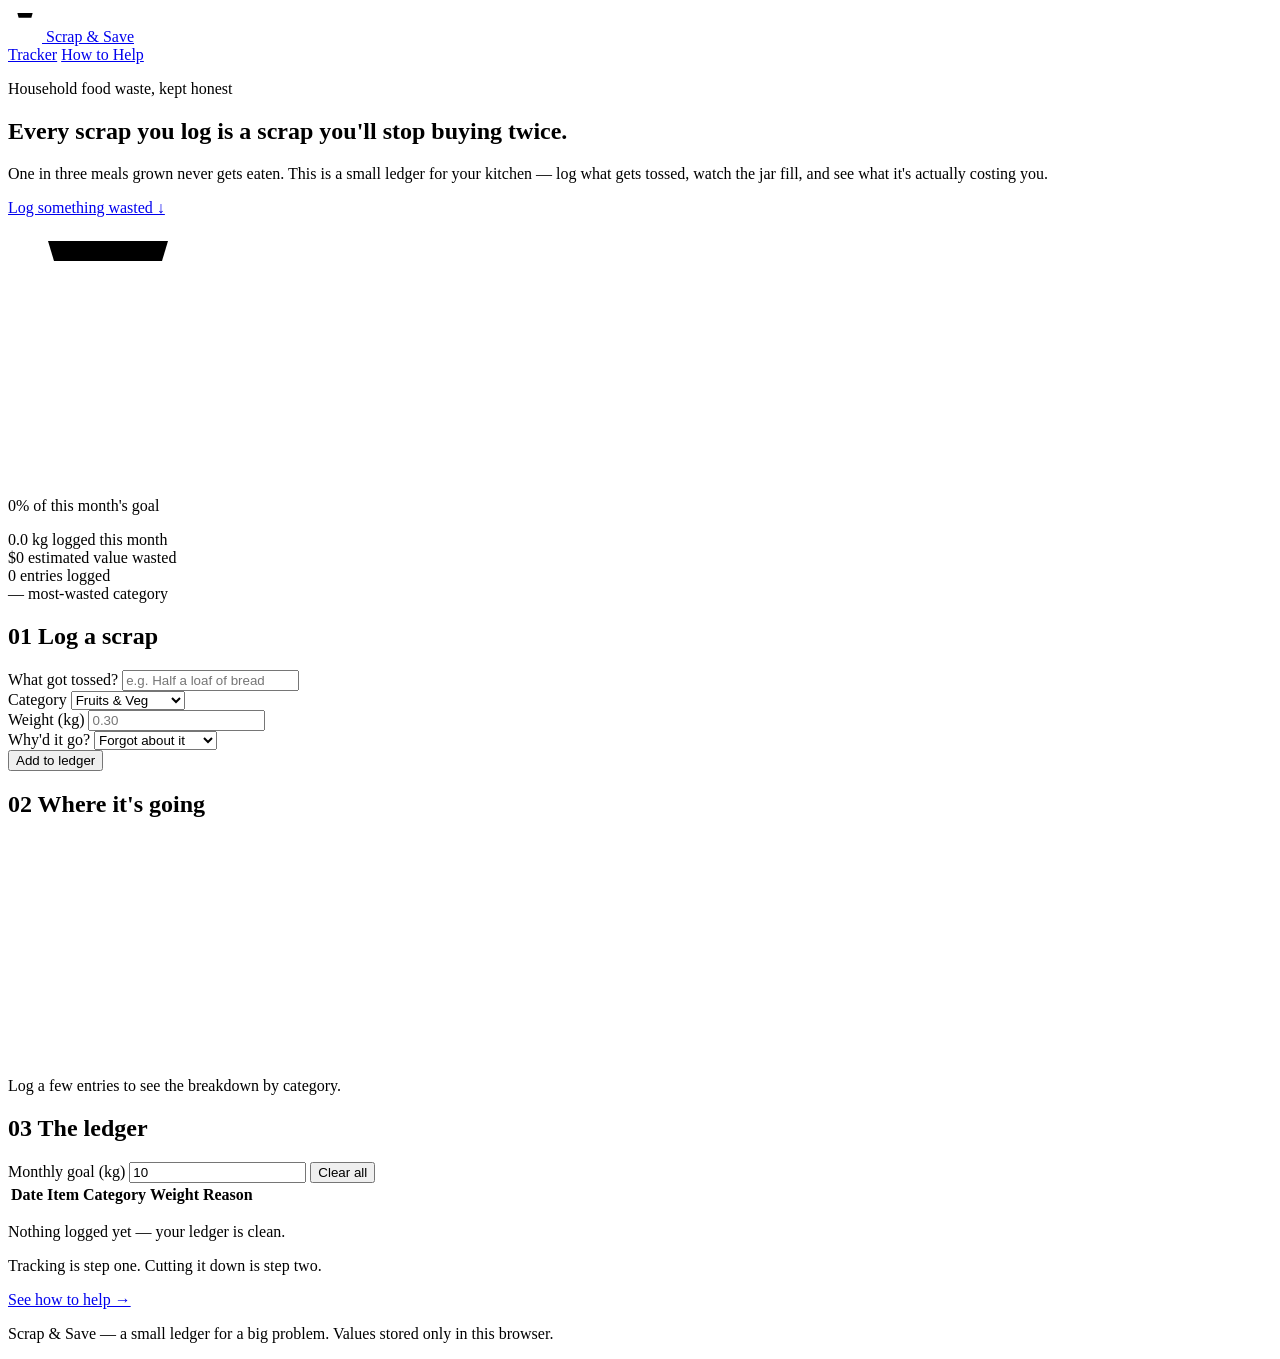
==== index.html @ dafd9132 "Create index.html" ====
<!DOCTYPE html>
<html lang="en">
<head>
<meta charset="UTF-8">
<meta name="viewport" content="width=device-width, initial-scale=1.0">
<title>Scrap &amp; Save — Food Waste Tracker</title>
<link rel="preconnect" href="https://fonts.googleapis.com">
<link href="https://fonts.googleapis.com/css2?family=Fraunces:opsz,wght@9..144,500;9..144,600;9..144,700&family=Work+Sans:wght@400;500;600&family=Space+Mono:wght@400;600&display=swap" rel="stylesheet">
<link rel="stylesheet" href="style.css">
</head>
<body>

<header class="site-header">
  <a class="brand" href="index.html">
    <span class="brand-mark" aria-hidden="true">
      <svg viewBox="0 0 40 40" width="34" height="34">
        <path d="M11 6h18l-1.5 5.5H12.5L11 6z" fill="var(--mustard)"/>
        <path d="M12 12h16l-1.2 20.5a3 3 0 0 1-3 2.8h-7.6a3 3 0 0 1-3-2.8L12 12z" fill="none" stroke="var(--ink)" stroke-width="2"/>
        <line x1="13.5" y1="19" x2="26.5" y2="19" stroke="var(--ink)" stroke-width="1.4" opacity="0.5"/>
      </svg>
    </span>
    Scrap &amp; Save
  </a>
  <nav class="site-nav">
    <a href="index.html" class="active">Tracker</a>
    <a href="contribute.html">How to Help</a>
  </nav>
</header>

<main>

  <section class="hero">
    <div class="hero-copy">
      <p class="eyebrow">Household food waste, kept honest</p>
      <h1>Every scrap you log is a scrap you'll stop buying twice.</h1>
      <p class="lede">One in three meals grown never gets eaten. This is a small ledger for your kitchen — log what gets tossed, watch the jar fill, and see what it's actually costing you.</p>
      <a href="#log" class="btn btn-primary">Log something wasted ↓</a>
    </div>
    <div class="hero-jar" aria-hidden="true">
      <svg id="jarSvg" viewBox="0 0 200 260" width="200" height="260">
        <defs>
          <clipPath id="jarClip">
            <path d="M46 40 h108 v168 a20 20 0 0 1 -20 20 h-68 a20 20 0 0 1 -20 -20 z"/>
          </clipPath>
        </defs>
        <path d="M40 24 h120 l-6 20 h-108 z" fill="var(--mustard-dark)"/>
        <rect x="46" y="40" width="108" height="188" rx="20" fill="none" stroke="var(--ink)" stroke-width="2.5"/>
        <g clip-path="url(#jarClip)">
          <rect id="jarFill" x="46" y="228" width="108" height="0" fill="var(--leaf)"/>
        </g>
        <path d="M46 40 h108 v168 a20 20 0 0 1 -20 20 h-68 a20 20 0 0 1 -20 -20 z" fill="none" stroke="var(--ink)" stroke-width="2.5"/>
      </svg>
      <p class="jar-label"><span id="jarPercent">0%</span> of this month's goal</p>
    </div>
  </section>

  <section class="stats" id="stats">
    <div class="stat-card">
      <span class="stat-num" id="statTotalKg">0.0</span>
      <span class="stat-unit">kg</span>
      <span class="stat-label">logged this month</span>
    </div>
    <div class="stat-card">
      <span class="stat-num" id="statValue">$0</span>
      <span class="stat-label">estimated value wasted</span>
    </div>
    <div class="stat-card">
      <span class="stat-num" id="statEntries">0</span>
      <span class="stat-label">entries logged</span>
    </div>
    <div class="stat-card">
      <span class="stat-num" id="statTop">—</span>
      <span class="stat-label">most-wasted category</span>
    </div>
  </section>

  <section class="panel" id="log">
    <h2><span class="num">01</span> Log a scrap</h2>
    <form id="wasteForm" class="waste-form">
      <div class="field">
        <label for="itemName">What got tossed?</label>
        <input type="text" id="itemName" placeholder="e.g. Half a loaf of bread" required>
      </div>
      <div class="field">
        <label for="category">Category</label>
        <select id="category" required>
          <option value="Fruits & Veg">Fruits &amp; Veg</option>
          <option value="Dairy">Dairy</option>
          <option value="Meat & Fish">Meat &amp; Fish</option>
          <option value="Bread & Grains">Bread &amp; Grains</option>
          <option value="Leftovers">Leftovers</option>
          <option value="Other">Other</option>
        </select>
      </div>
      <div class="field field-small">
        <label for="weight">Weight (kg)</label>
        <input type="number" id="weight" min="0.01" step="0.01" placeholder="0.30" required>
      </div>
      <div class="field">
        <label for="reason">Why'd it go?</label>
        <select id="reason">
          <option value="Forgot about it">Forgot about it</option>
          <option value="Made too much">Made too much</option>
          <option value="Went off early">Went off early</option>
          <option value="Bought too much">Bought too much</option>
          <option value="Didn't like it">Didn't like it</option>
        </select>
      </div>
      <button type="submit" class="btn btn-primary">Add to ledger</button>
    </form>
  </section>

  <section class="panel">
    <h2><span class="num">02</span> Where it's going</h2>
    <div class="chart-wrap">
      <canvas id="categoryChart" height="220"></canvas>
      <p class="chart-empty" id="chartEmpty">Log a few entries to see the breakdown by category.</p>
    </div>
  </section>

  <section class="panel">
    <div class="panel-heading-row">
      <h2><span class="num">03</span> The ledger</h2>
      <div class="ledger-tools">
        <label for="goalInput" class="goal-label">Monthly goal (kg)</label>
        <input type="number" id="goalInput" min="1" step="0.5" value="10">
        <button id="clearAll" class="btn btn-ghost">Clear all</button>
      </div>
    </div>
    <div class="table-wrap">
      <table id="ledgerTable">
        <thead>
          <tr><th>Date</th><th>Item</th><th>Category</th><th>Weight</th><th>Reason</th><th></th></tr>
        </thead>
        <tbody id="ledgerBody"></tbody>
      </table>
      <p class="ledger-empty" id="ledgerEmpty">Nothing logged yet — your ledger is clean.</p>
    </div>
  </section>

  <section class="cta-band">
    <p>Tracking is step one. Cutting it down is step two.</p>
    <a href="contribute.html" class="btn btn-secondary">See how to help →</a>
  </section>

</main>

<footer class="site-footer">
  <p>Scrap &amp; Save — a small ledger for a big problem. Values stored only in this browser.</p>
</footer>

<script src="script.js"></script>
</body>
</html>
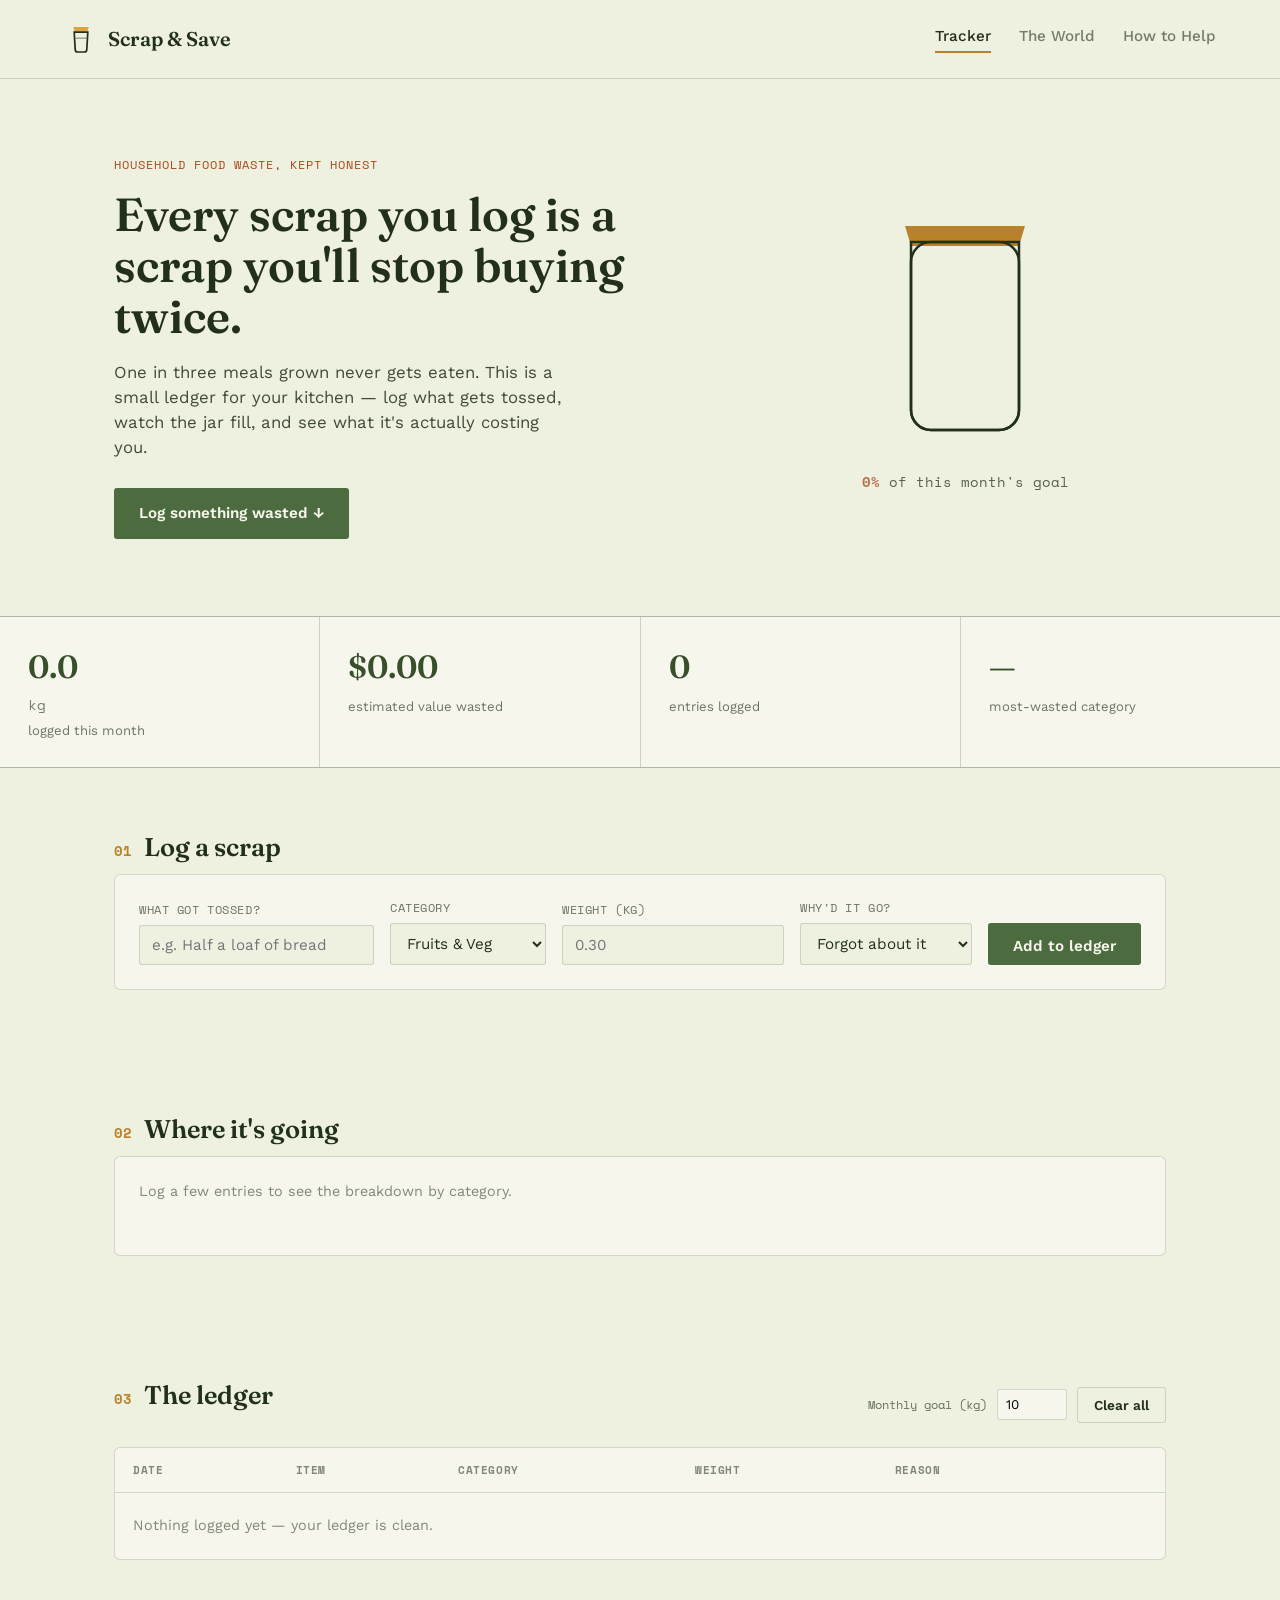
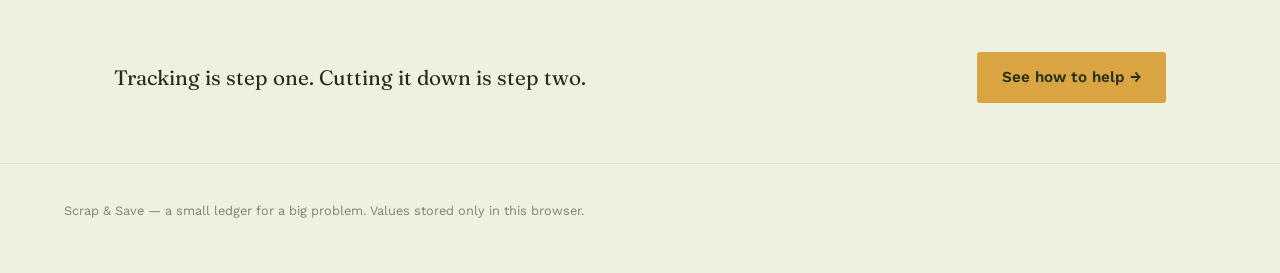
==== commit 0f94330e: "Update index.html" ====
--- a/index.html
+++ b/index.html
@@ -23,6 +23,7 @@
   </a>
   <nav class="site-nav">
     <a href="index.html" class="active">Tracker</a>
+    <a href="world.html">The World</a>
     <a href="contribute.html">How to Help</a>
   </nav>
 </header>
--- a/style.css
+++ b/style.css
@@ -0,0 +1,456 @@
+:root {
+  --ink: #22301a;
+  --paper: #eef0e0;
+  --paper-raised: #f7f6ec;
+  --leaf: #4c6b3f;
+  --leaf-dark: #384f2c;
+  --mustard: #d9a441;
+  --mustard-dark: #b9822a;
+  --rust: #a8481a;
+  --line: rgba(34, 48, 26, 0.16);
+
+  --font-display: "Fraunces", serif;
+  --font-body: "Work Sans", sans-serif;
+  --font-mono: "Space Mono", monospace;
+}
+
+* { box-sizing: border-box; }
+
+html { scroll-behavior: smooth; }
+
+body {
+  margin: 0;
+  background: var(--paper);
+  color: var(--ink);
+  font-family: var(--font-body);
+  line-height: 1.5;
+}
+
+a { color: inherit; }
+
+img, svg { display: block; max-width: 100%; }
+
+/* ---------- Header ---------- */
+
+.site-header {
+  display: flex;
+  align-items: center;
+  justify-content: space-between;
+  padding: 22px clamp(20px, 5vw, 64px);
+  border-bottom: 1.5px solid var(--line);
+}
+
+.brand {
+  display: flex;
+  align-items: center;
+  gap: 10px;
+  font-family: var(--font-display);
+  font-weight: 600;
+  font-size: 1.25rem;
+  text-decoration: none;
+  color: var(--ink);
+}
+
+.site-nav { display: flex; gap: 28px; }
+
+.site-nav a {
+  text-decoration: none;
+  font-weight: 500;
+  font-size: 0.95rem;
+  color: var(--ink);
+  opacity: 0.6;
+  padding-bottom: 4px;
+  border-bottom: 2px solid transparent;
+  transition: opacity 0.15s ease, border-color 0.15s ease;
+}
+
+.site-nav a:hover { opacity: 1; }
+
+.site-nav a.active {
+  opacity: 1;
+  border-bottom-color: var(--mustard-dark);
+}
+
+/* ---------- Hero ---------- */
+
+.hero {
+  display: grid;
+  grid-template-columns: 1.2fr 0.8fr;
+  gap: 48px;
+  align-items: center;
+  padding: clamp(40px, 6vw, 80px) clamp(20px, 5vw, 64px);
+  max-width: 1180px;
+  margin: 0 auto;
+}
+
+.hero-narrow { grid-template-columns: 1fr; max-width: 800px; }
+
+.eyebrow {
+  font-family: var(--font-mono);
+  text-transform: uppercase;
+  letter-spacing: 0.08em;
+  font-size: 0.78rem;
+  color: var(--rust);
+  margin: 0 0 14px;
+}
+
+.hero h1 {
+  font-family: var(--font-display);
+  font-weight: 600;
+  font-size: clamp(2rem, 4vw, 2.9rem);
+  line-height: 1.1;
+  margin: 0 0 18px;
+}
+
+.lede {
+  font-size: 1.05rem;
+  max-width: 46ch;
+  opacity: 0.85;
+  margin: 0 0 28px;
+}
+
+.btn {
+  display: inline-block;
+  font-family: var(--font-body);
+  font-weight: 600;
+  font-size: 0.95rem;
+  padding: 13px 24px;
+  border-radius: 3px;
+  text-decoration: none;
+  cursor: pointer;
+  border: 1.5px solid transparent;
+  transition: transform 0.12s ease, background 0.15s ease;
+}
+
+.btn:active { transform: translateY(1px); }
+
+.btn-primary {
+  background: var(--leaf);
+  color: var(--paper-raised);
+}
+.btn-primary:hover { background: var(--leaf-dark); }
+
+.btn-secondary {
+  background: var(--mustard);
+  color: var(--ink);
+}
+.btn-secondary:hover { background: var(--mustard-dark); }
+
+.btn-ghost {
+  background: transparent;
+  border-color: var(--line);
+  color: var(--ink);
+  font-size: 0.85rem;
+  padding: 9px 16px;
+}
+.btn-ghost:hover { border-color: var(--rust); color: var(--rust); }
+
+.hero-jar {
+  display: flex;
+  flex-direction: column;
+  align-items: center;
+  gap: 10px;
+  justify-self: center;
+}
+
+#jarFill { transition: y 0.6s cubic-bezier(.4,0,.2,1), height 0.6s cubic-bezier(.4,0,.2,1), fill 0.4s ease; }
+
+.jar-label {
+  font-family: var(--font-mono);
+  font-size: 0.85rem;
+  margin: 0;
+  opacity: 0.75;
+}
+#jarPercent { font-weight: 700; color: var(--rust); }
+
+/* ---------- Stats ---------- */
+
+.stats {
+  display: grid;
+  grid-template-columns: repeat(4, 1fr);
+  gap: 1px;
+  background: var(--line);
+  border-top: 1.5px solid var(--line);
+  border-bottom: 1.5px solid var(--line);
+}
+
+.stat-card {
+  background: var(--paper-raised);
+  padding: 26px clamp(16px, 3vw, 28px);
+  display: flex;
+  flex-direction: column;
+  gap: 4px;
+}
+
+.stat-num {
+  font-family: var(--font-display);
+  font-size: 2rem;
+  font-weight: 600;
+  color: var(--leaf-dark);
+}
+
+.stat-unit {
+  font-family: var(--font-mono);
+  font-size: 0.85rem;
+  opacity: 0.6;
+}
+
+.stat-label {
+  font-size: 0.82rem;
+  opacity: 0.65;
+  margin-top: 2px;
+}
+
+/* ---------- Panels ---------- */
+
+.panel {
+  max-width: 1180px;
+  margin: 0 auto;
+  padding: clamp(40px, 5vw, 60px) clamp(20px, 5vw, 64px);
+}
+
+.panel-alt { background: var(--paper-raised); max-width: none; }
+.panel-alt > * { max-width: 1180px; margin-left: auto; margin-right: auto; }
+
+.panel h2 {
+  font-family: var(--font-display);
+  font-size: 1.6rem;
+  font-weight: 600;
+  display: flex;
+  align-items: baseline;
+  gap: 12px;
+  margin: 0 0 8px;
+}
+
+.panel .num {
+  font-family: var(--font-mono);
+  font-size: 0.9rem;
+  color: var(--mustard-dark);
+  font-weight: 600;
+}
+
+.panel-intro { opacity: 0.75; max-width: 62ch; margin: 0 0 30px; }
+
+.panel-heading-row {
+  display: flex;
+  justify-content: space-between;
+  align-items: flex-end;
+  flex-wrap: wrap;
+  gap: 16px;
+  margin-bottom: 24px;
+}
+
+/* ---------- Form ---------- */
+
+.waste-form {
+  display: grid;
+  grid-template-columns: 2fr 1.2fr 1fr 1.4fr auto;
+  gap: 16px;
+  align-items: end;
+  background: var(--paper-raised);
+  padding: 24px;
+  border-radius: 6px;
+  border: 1.5px solid var(--line);
+}
+
+.field { display: flex; flex-direction: column; gap: 6px; }
+.field-small { grid-column: auto; }
+
+.field label {
+  font-family: var(--font-mono);
+  font-size: 0.72rem;
+  text-transform: uppercase;
+  letter-spacing: 0.05em;
+  opacity: 0.65;
+}
+
+.field input, .field select {
+  font-family: var(--font-body);
+  font-size: 0.95rem;
+  padding: 10px 12px;
+  border: 1.5px solid var(--line);
+  border-radius: 3px;
+  background: var(--paper);
+  color: var(--ink);
+}
+
+.field input:focus, .field select:focus {
+  outline: 2px solid var(--leaf);
+  outline-offset: 1px;
+}
+
+.waste-form .btn { height: 42px; white-space: nowrap; }
+
+/* ---------- Chart ---------- */
+
+.chart-wrap {
+  background: var(--paper-raised);
+  border: 1.5px solid var(--line);
+  border-radius: 6px;
+  padding: 24px;
+  min-height: 100px;
+  position: relative;
+}
+
+.chart-empty {
+  margin: 0;
+  opacity: 0.55;
+  font-size: 0.9rem;
+}
+
+/* ---------- Ledger table ---------- */
+
+.ledger-tools {
+  display: flex;
+  align-items: center;
+  gap: 10px;
+}
+
+.goal-label {
+  font-family: var(--font-mono);
+  font-size: 0.75rem;
+  opacity: 0.65;
+}
+
+#goalInput {
+  width: 70px;
+  padding: 7px 8px;
+  border: 1.5px solid var(--line);
+  border-radius: 3px;
+  background: var(--paper-raised);
+  font-family: var(--font-body);
+}
+
+.table-wrap {
+  background: var(--paper-raised);
+  border: 1.5px solid var(--line);
+  border-radius: 6px;
+  overflow: hidden;
+}
+
+table { width: 100%; border-collapse: collapse; font-size: 0.92rem; }
+
+thead th {
+  text-align: left;
+  font-family: var(--font-mono);
+  font-size: 0.7rem;
+  text-transform: uppercase;
+  letter-spacing: 0.05em;
+  opacity: 0.55;
+  padding: 14px 18px;
+  border-bottom: 1.5px solid var(--line);
+}
+
+tbody td {
+  padding: 12px 18px;
+  border-bottom: 1px solid var(--line);
+}
+
+tbody tr:last-child td { border-bottom: none; }
+
+.row-delete {
+  background: none;
+  border: none;
+  cursor: pointer;
+  color: var(--rust);
+  opacity: 0.55;
+  font-size: 1rem;
+  padding: 2px 6px;
+}
+.row-delete:hover { opacity: 1; }
+
+.cat-pill {
+  display: inline-block;
+  font-family: var(--font-mono);
+  font-size: 0.72rem;
+  padding: 3px 9px;
+  border-radius: 20px;
+  background: rgba(76,107,63,0.12);
+  color: var(--leaf-dark);
+}
+
+.ledger-empty {
+  margin: 0;
+  padding: 22px 18px;
+  opacity: 0.55;
+  font-size: 0.9rem;
+}
+
+/* ---------- CTA band ---------- */
+
+.cta-band {
+  display: flex;
+  align-items: center;
+  justify-content: space-between;
+  flex-wrap: wrap;
+  gap: 18px;
+  max-width: 1180px;
+  margin: 0 auto;
+  padding: 32px clamp(20px, 5vw, 64px) 60px;
+}
+
+.cta-band p {
+  font-family: var(--font-display);
+  font-size: 1.3rem;
+  margin: 0;
+}
+
+.cta-band-final { padding-top: 0; }
+
+/* ---------- Tip grid (contribute page) ---------- */
+
+.tip-grid {
+  list-style: none;
+  margin: 0;
+  padding: 0;
+  display: grid;
+  grid-template-columns: repeat(auto-fit, minmax(240px, 1fr));
+  gap: 20px;
+}
+
+.tip-grid li {
+  background: var(--paper-raised);
+  border: 1.5px solid var(--line);
+  border-left: 4px solid var(--mustard);
+  border-radius: 4px;
+  padding: 20px 22px;
+}
+
+.panel-alt .tip-grid li { border-left-color: var(--leaf); background: var(--paper); }
+
+.tip-grid h3 {
+  font-family: var(--font-display);
+  font-size: 1.05rem;
+  margin: 0 0 8px;
+}
+
+.tip-grid p { margin: 0; font-size: 0.9rem; opacity: 0.8; }
+
+/* ---------- Footer ---------- */
+
+.site-footer {
+  border-top: 1.5px solid var(--line);
+  padding: 24px clamp(20px, 5vw, 64px) 40px;
+  font-size: 0.8rem;
+  opacity: 0.55;
+}
+
+/* ---------- Responsive ---------- */
+
+@media (max-width: 860px) {
+  .hero { grid-template-columns: 1fr; }
+  .hero-jar { order: -1; }
+  .stats { grid-template-columns: repeat(2, 1fr); }
+  .waste-form { grid-template-columns: 1fr 1fr; }
+  .waste-form .btn { grid-column: 1 / -1; }
+}
+
+@media (max-width: 480px) {
+  .stats { grid-template-columns: 1fr; }
+  .waste-form { grid-template-columns: 1fr; }
+}
+
+@media (prefers-reduced-motion: reduce) {
+  html { scroll-behavior: auto; }
+  #jarFill { transition: none; }
+}
